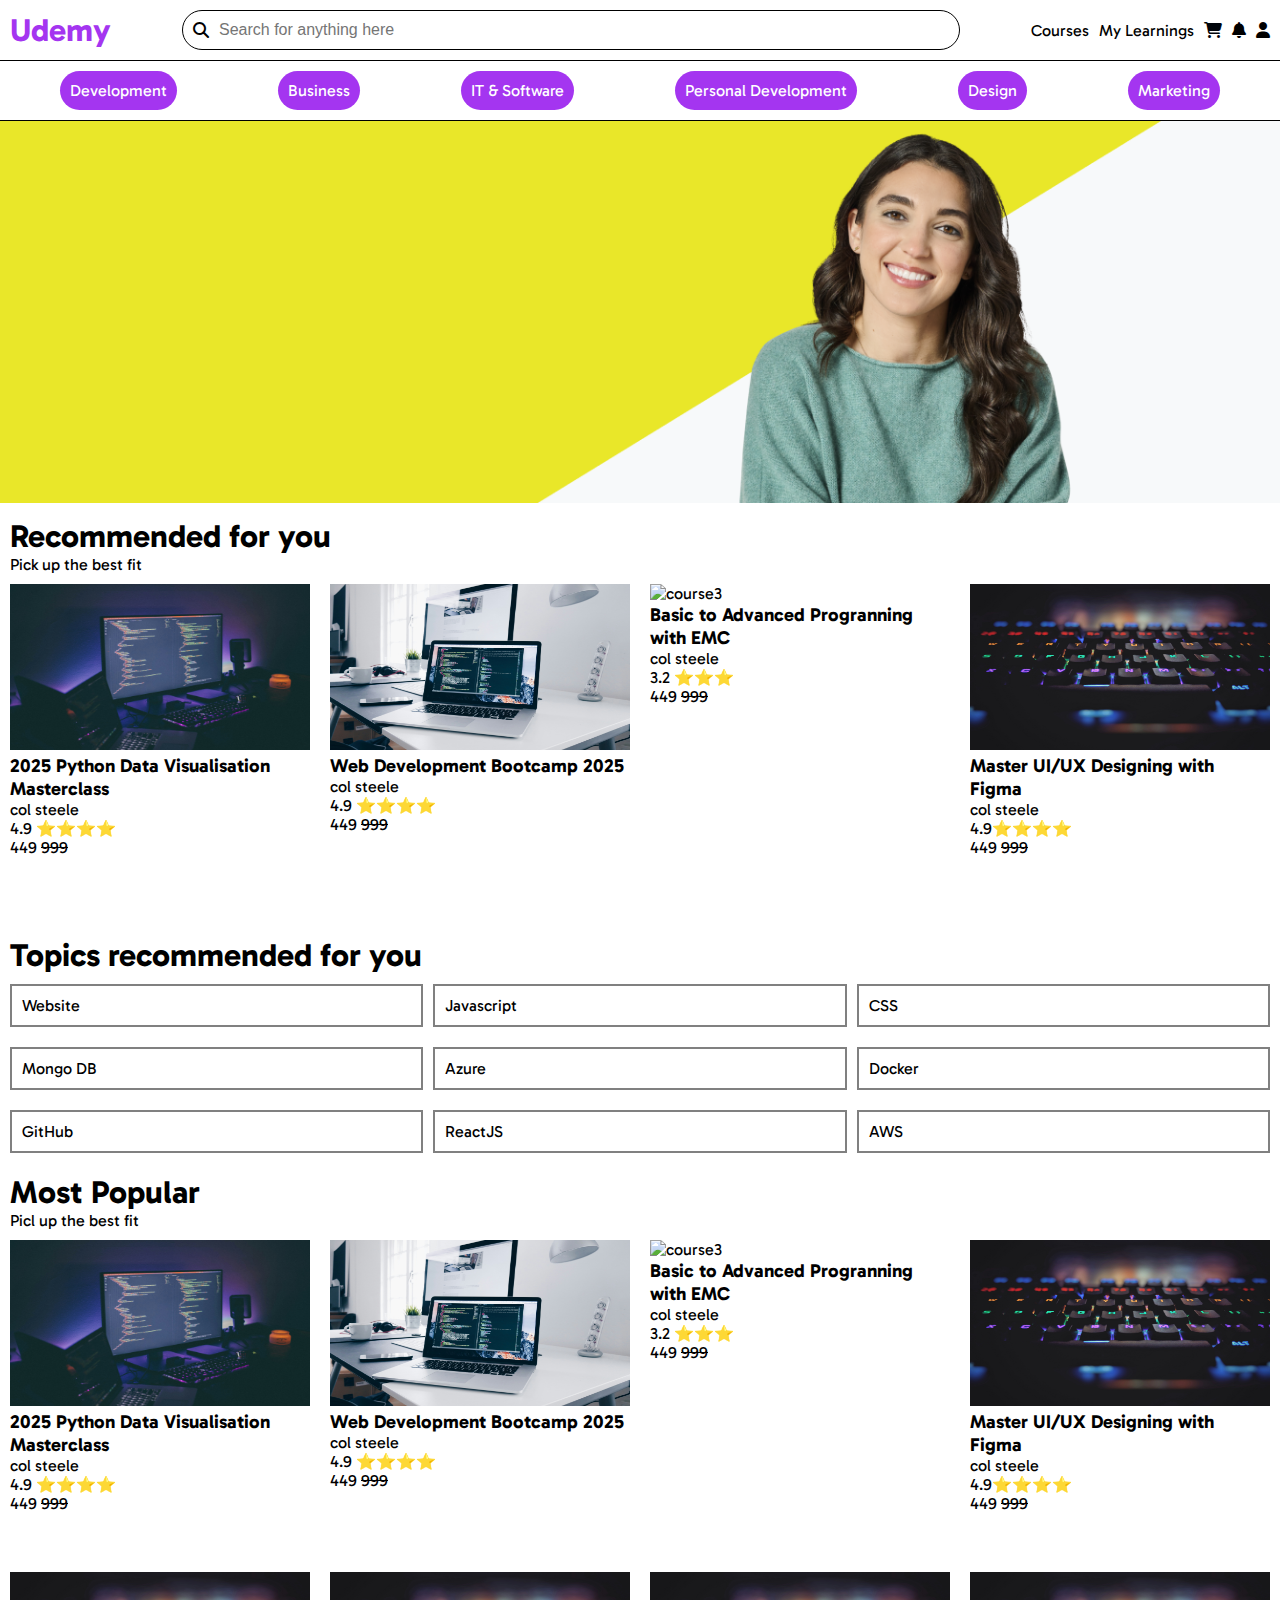
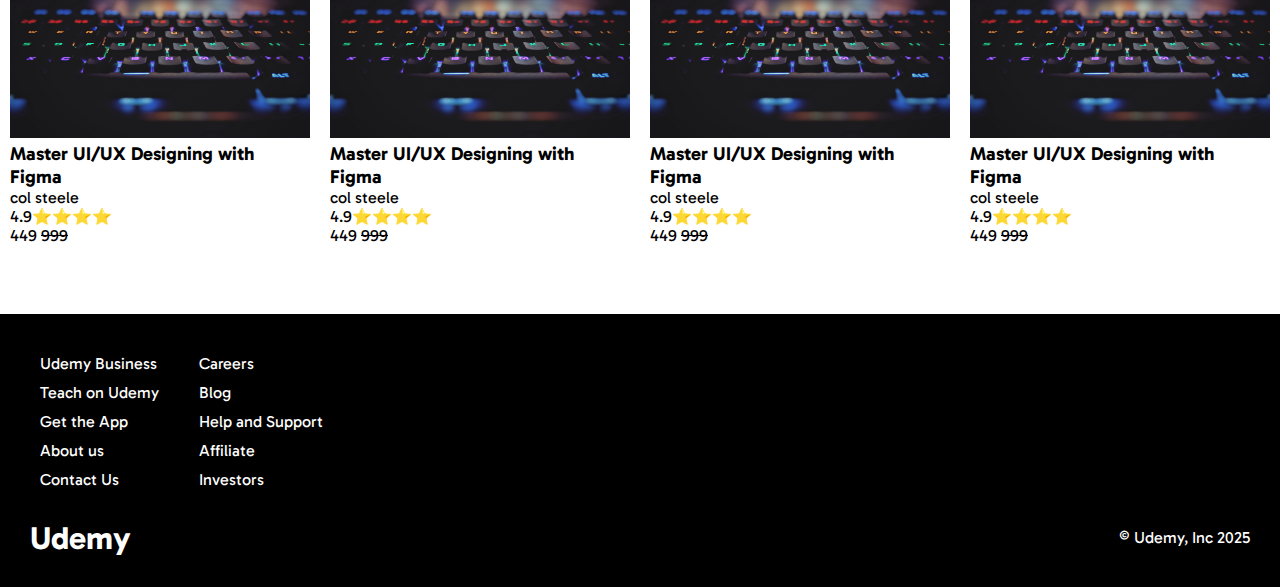
==== index.html @ 84b8716d "updated all files" ====
<!DOCTYPE html>
<html lang="en">

<head>
    <meta charset="UTF-8">
    <meta name="viewport" content="width=device-width, initial-scale=1.0">
    <title>Udemy</title>
    <!--Google font-->
    <link rel="preconnect" href="https://fonts.googleapis.com">
    <link rel="preconnect" href="https://fonts.gstatic.com" crossorigin>
    <link href="https://fonts.googleapis.com/css2?family=Gabarito:wght@400..900&display=swap" rel="stylesheet">
    <!--My stylesheet-->
    <link rel="stylesheet" href="style.css">
    <link rel="stylesheet" href="https://cdnjs.cloudflare.com/ajax/libs/font-awesome/6.7.2/css/all.min.css"
        integrity="sha512-Evv84Mr4kqVGRNSgIGL/F/aIDqQb7xQ2vcrdIwxfjThSH8CSR7PBEakCr51Ck+w+/U6swU2Im1vVX0SVk9ABhg=="
        crossorigin="anonymous" referrerpolicy="no-referrer" />
</head>

<body>
    <!--Navbar-->
    <div class="navbar">
        <div class="nav__s1">
            <h1 class="navbar__s1__title">Udemy</h1>
        </div>

        <div class="navbar__s2">
            <i class="fa-solid fa-magnifying-glass" style="color: #000000;"></i>
            <input placeholder="Search for anything here">
        </div>

        <div class="navbar__s3">
            <p>Courses</p>
            <p>My Learnings</p>
            <i class="fa-solid fa-cart-shopping" style="color: #00040a;"></i>
            <i class="fa-solid fa-bell" style="color: #000000;"></i>
            <i class="fa-solid fa-user" style="color: #000000;"></i>
        </div>
    </div>
    <!--Categories-->
    <div class="categories">
        <p>Development</p>
        <p>Business</p>
        <p>IT & Software</p>
        <p>Personal Development</p>
        <p>Design</p>
        <p>Marketing</p>
    </div>
    <!--Sale Image-->
    <div class="sale-image">
        <img alt="saleimage" src="saleimage.png">
    </div>
    <!--Recommended-->
    <div class="recommended">
        <h1 class="recommended__title">Recommended for you</h1>
        <p>Pick up the best fit</p>
        <div class="recommended__container">
            <div class="course-card">
                <img alt="course1" src="c1.jpg">
                <h3>2025 Python Data Visualisation Masterclass</h3>
                <p>col steele</p>
                <p>4.9 ⭐⭐⭐⭐</p>
                <p>449 <del>999</del></p>
            </div>
            <div class="course-card">
                <img alt="course2" src="c2.jpg">
                <h3>Web Development Bootcamp 2025</h3>
                <p>col steele</p>
                <p>4.9 ⭐⭐⭐⭐</p>
                <p>449 <del>999</del></p>
            </div>
            <div class="course-card">
                <img alt="course3" src="c3.jpg">
                <h3>Basic to Advanced Progranning with EMC</h3>
                <p>col steele</p>
                <p>3.2 ⭐⭐⭐</p>
                <p>449 <del>999</del></p>
            </div>
            <div class="course-card">
                <img alt="course4" src="c4.jpg">
                <h3>Master UI/UX Designing with Figma</h3>
                <p>col steele</p>
                <p>4.9⭐⭐⭐⭐</p>
                <p>449 <del>999</del></p>
            </div>
        </div>
    </div>
    <!--Topics-->
    <div class="topics">
        <h1 class="tppics__title">Topics recommended for you</h1>
        <div class="topics__container">
            <p>Website</p>
            <p>Javascript</p>
            <p>CSS</p>
            <p>Mongo DB</p>
            <p>Azure</p>
            <p>Docker</p>
            <p>GitHub</p>
            <p>ReactJS</p>
            <p>AWS</p>
        </div>
    </div>
    <!--Popular-->
    <div class="popular">
        <h1 class="popular__title">Most Popular</h1>
        <p class="popular__subtitle">Picl up the best fit</p>
        <div class="popular__container">
            <div class="course-card">
                <img alt="course1" src="c1.jpg">
                <h3>2025 Python Data Visualisation Masterclass</h3>
                <p>col steele</p>
                <p>4.9 ⭐⭐⭐⭐</p>
                <p>449 <del>999</del></p>
            </div>
            <div class="course-card">
                <img alt="course2" src="c2.jpg">
                <h3>Web Development Bootcamp 2025</h3>
                <p>col steele</p>
                <p>4.9 ⭐⭐⭐⭐</p>
                <p>449 <del>999</del></p>
            </div>
            <div class="course-card">
                <img alt="course3" src="c3.jpg">
                <h3>Basic to Advanced Progranning with EMC</h3>
                <p>col steele</p>
                <p>3.2 ⭐⭐⭐</p>
                <p>449 <del>999</del></p>
            </div>
            <div class="course-card">
                <img alt="course4" src="c4.jpg">
                <h3>Master UI/UX Designing with Figma</h3>
                <p>col steele</p>
                <p>4.9⭐⭐⭐⭐</p>
                <p>449 <del>999</del></p>
            </div>
            <div class="course-card">
                <img alt="course4" src="c4.jpg">
                <h3>Master UI/UX Designing with Figma</h3>
                <p>col steele</p>
                <p>4.9⭐⭐⭐⭐</p>
                <p>449 <del>999</del></p>
            </div>
            <div class="course-card">
                <img alt="course4" src="c4.jpg">
                <h3>Master UI/UX Designing with Figma</h3>
                <p>col steele</p>
                <p>4.9⭐⭐⭐⭐</p>
                <p>449 <del>999</del></p>
            </div>
            <div class="course-card">
                <img alt="course4" src="c4.jpg">
                <h3>Master UI/UX Designing with Figma</h3>
                <p>col steele</p>
                <p>4.9⭐⭐⭐⭐</p>
                <p>449 <del>999</del></p>
            </div>
            <div class="course-card">
                <img alt="course4" src="c4.jpg">
                <h3>Master UI/UX Designing with Figma</h3>
                <p>col steele</p>
                <p>4.9⭐⭐⭐⭐</p>
                <p>449 <del>999</del></p>
            </div>
        </div>
    </div>
    <!--Footer-->
    <div class="footer">
        <div class="footer__one">
            <div class="footer__one__s1">
                <p>Udemy Business</p>
                <p>Teach on Udemy</p>
                <p>Get the App</p>
                <p>About us</p>
                <p>Contact Us</p>
            </div>
            <div class="footer__one__s2">
                <p>Careers</p>
                <p>Blog</p>
                <p>Help and Support</p>
                <p>Affiliate</p>
                <p>Investors</p>
            </div>
        </div>
        <div class="footer__two">
            <h1>Udemy</h1>
            <p>&copy; Udemy, Inc 2025</p>
        </div>
    </div>

</body>

</html>
---- style.css ----
*{
    padding: 0;
    margin: 0;
}

body{
    font-family: "Gabarito", sans-serif;
}

.navbar{
    padding: 10px;
    display: flex;
    justify-content: space-between;
    align-items: center;
    border-bottom: solid black 1px;
    gap: 10px;
}

.navbar__s1__title{
    color: #A435F0;
}

.navbar__s2{
    padding: 10px;
    border: solid black 1px;
    border-radius: 30px;
    align-items: center;
    width: 60%;
    display: flex;
    gap: 10px;
}

.navbar__s2 input{
    border: none;
    width: 100%;
    font-size: 16px;
}

.navbar__s2 input:focus{
    outline: none;
}

.navbar__s3{
    display: flex;
    gap: 10px;
    align-items: center;
}

.categories{
    display: flex;
    justify-content: space-around;
    border-bottom: solid black 1px;
    padding: 10px;
}

.categories p{
    background-color: #A435F0;
    color: white;
    padding: 10px;
    border-radius: 30px;
}

.sale-image img{
    width: 100%;
}

.container{
    padding: 10px;
}

.recommended{
    padding: 10px;
}

.recommended__container{
    display: flex;
    justify-content: space-between;
    margin-top: 10px;
    flex-wrap: wrap;
}

.course-card{
    width: 300px;
}

.course-card img{
    width: 100%;
    height: 50%;
}

.topics{
    padding: 10px;
}

.topics__container{
    display: flex;
    flex-wrap: wrap;
    gap: 10px;
}

.topics__container p{
    border: solid grey 2px;
    padding: 10px;
    flex-grow: 1;
    flex-basis: 25%;
    gap: 10px;
    margin-top: 10px;
}

.popular{
    padding: 10px;
}

.popular__container{
    display: flex;
    justify-content: space-between;
    flex-wrap: wrap;
    margin-top: 10px;

}

.footer{
    padding: 30px;
    background-color: black;
    color: white;
}

.footer__one{
    display: flex;
    gap: 20px;
}

.footer__one p{
    margin: 10px;
}

.footer__two{
    display: flex;
    justify-content: space-between;
    margin-top: 20px;
    align-items: center;
}
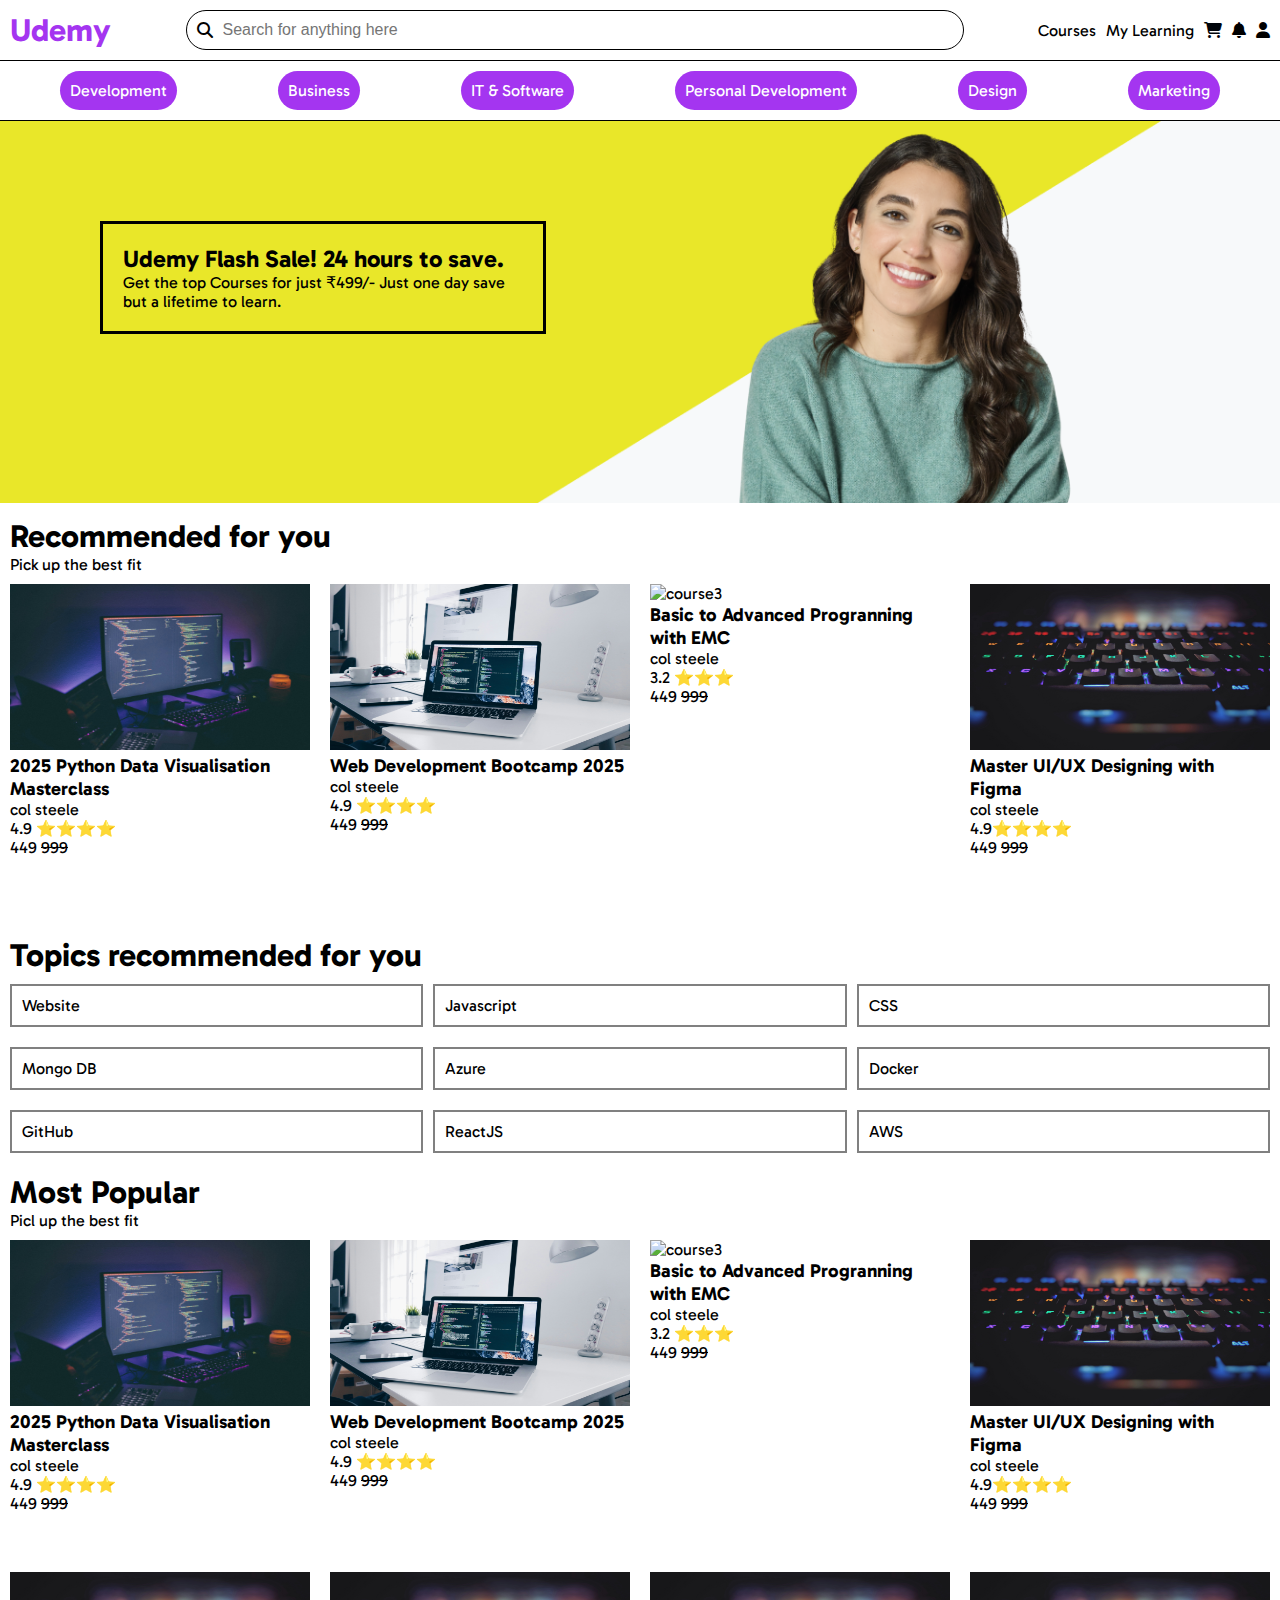
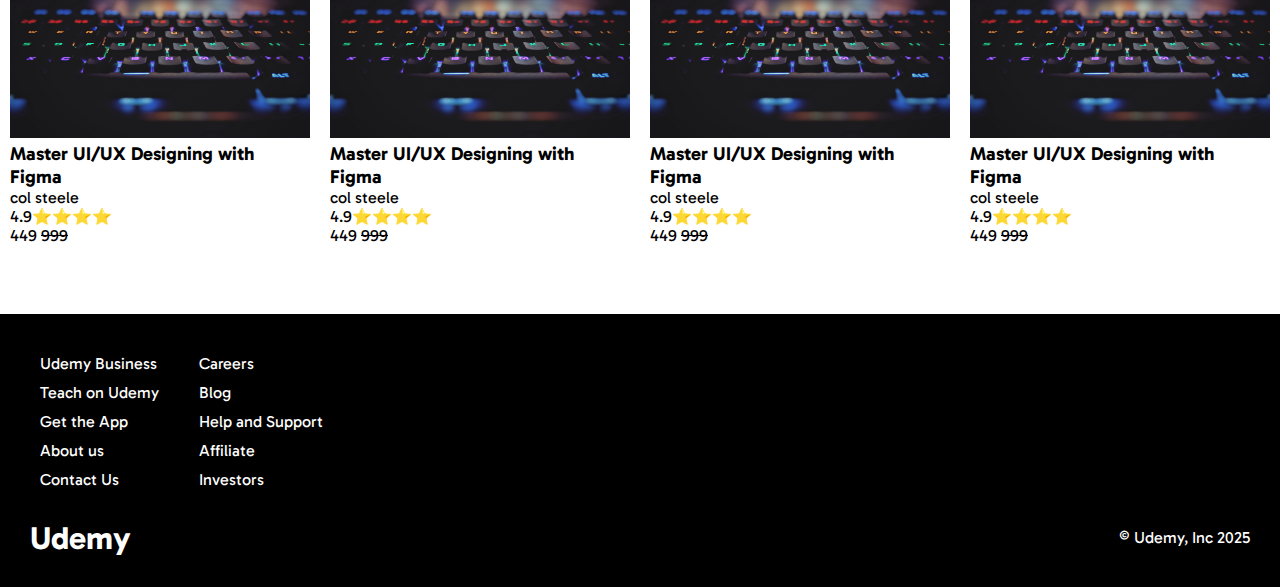
==== commit 1baafd2d: "updated using css positioning" ====
--- a/index.html
+++ b/index.html
@@ -30,7 +30,13 @@
 
         <div class="navbar__s3">
             <p>Courses</p>
-            <p>My Learnings</p>
+            <!-- <p>My Learnings</p> -->
+             <div class="mylearning">
+                <p>My Learning</p>
+                <div class="mylearning__popup">
+                    <p>You did not purchased anything</p>
+                </div>
+             </div>
             <i class="fa-solid fa-cart-shopping" style="color: #00040a;"></i>
             <i class="fa-solid fa-bell" style="color: #000000;"></i>
             <i class="fa-solid fa-user" style="color: #000000;"></i>
@@ -48,6 +54,10 @@
     <!--Sale Image-->
     <div class="sale-image">
         <img alt="saleimage" src="saleimage.png">
+        <div class="sale-image__offer">
+            <h2>Udemy Flash Sale! 24 hours to save.</h2>
+            <p>Get the top Courses for just ₹499/- Just one day save but a lifetime to learn.</p>
+        </div>
     </div>
     <!--Recommended-->
     <div class="recommended">
--- a/style.css
+++ b/style.css
@@ -14,6 +14,10 @@
     align-items: center;
     border-bottom: solid black 1px;
     gap: 10px;
+    position: sticky;
+    top: 0;
+    background-color: white;
+    z-index: 1;
 }
 
 .navbar__s1__title{
@@ -34,6 +38,7 @@
     border: none;
     width: 100%;
     font-size: 16px;
+    background-color: transparent;
 }
 
 .navbar__s2 input:focus{
@@ -44,6 +49,27 @@
     display: flex;
     gap: 10px;
     align-items: center;
+}
+
+/*My Learning Popup*/
+.mylearning{
+    position: relative;
+    cursor: pointer;
+}   
+
+.mylearning__popup{
+    position: absolute;
+    background-color: white;
+    border: solid black 1px;
+    width: 100px;
+    top: 150%;
+    padding: 20px;
+    right: 0;
+    display: none;
+}
+
+.mylearning:hover .mylearning__popup{
+    display: block;
 }
 
 .categories{
@@ -62,6 +88,21 @@
 
 .sale-image img{
     width: 100%;
+}
+
+.sale-image{
+    position: relative;
+}
+
+.sale-image__offer{
+    background-color: transparent;
+    color: black;
+    border: solid 3px black;
+    width: 400px;
+    position: absolute;
+    top: 100px;
+    left: 100px;
+    padding: 20px;
 }
 
 .container{
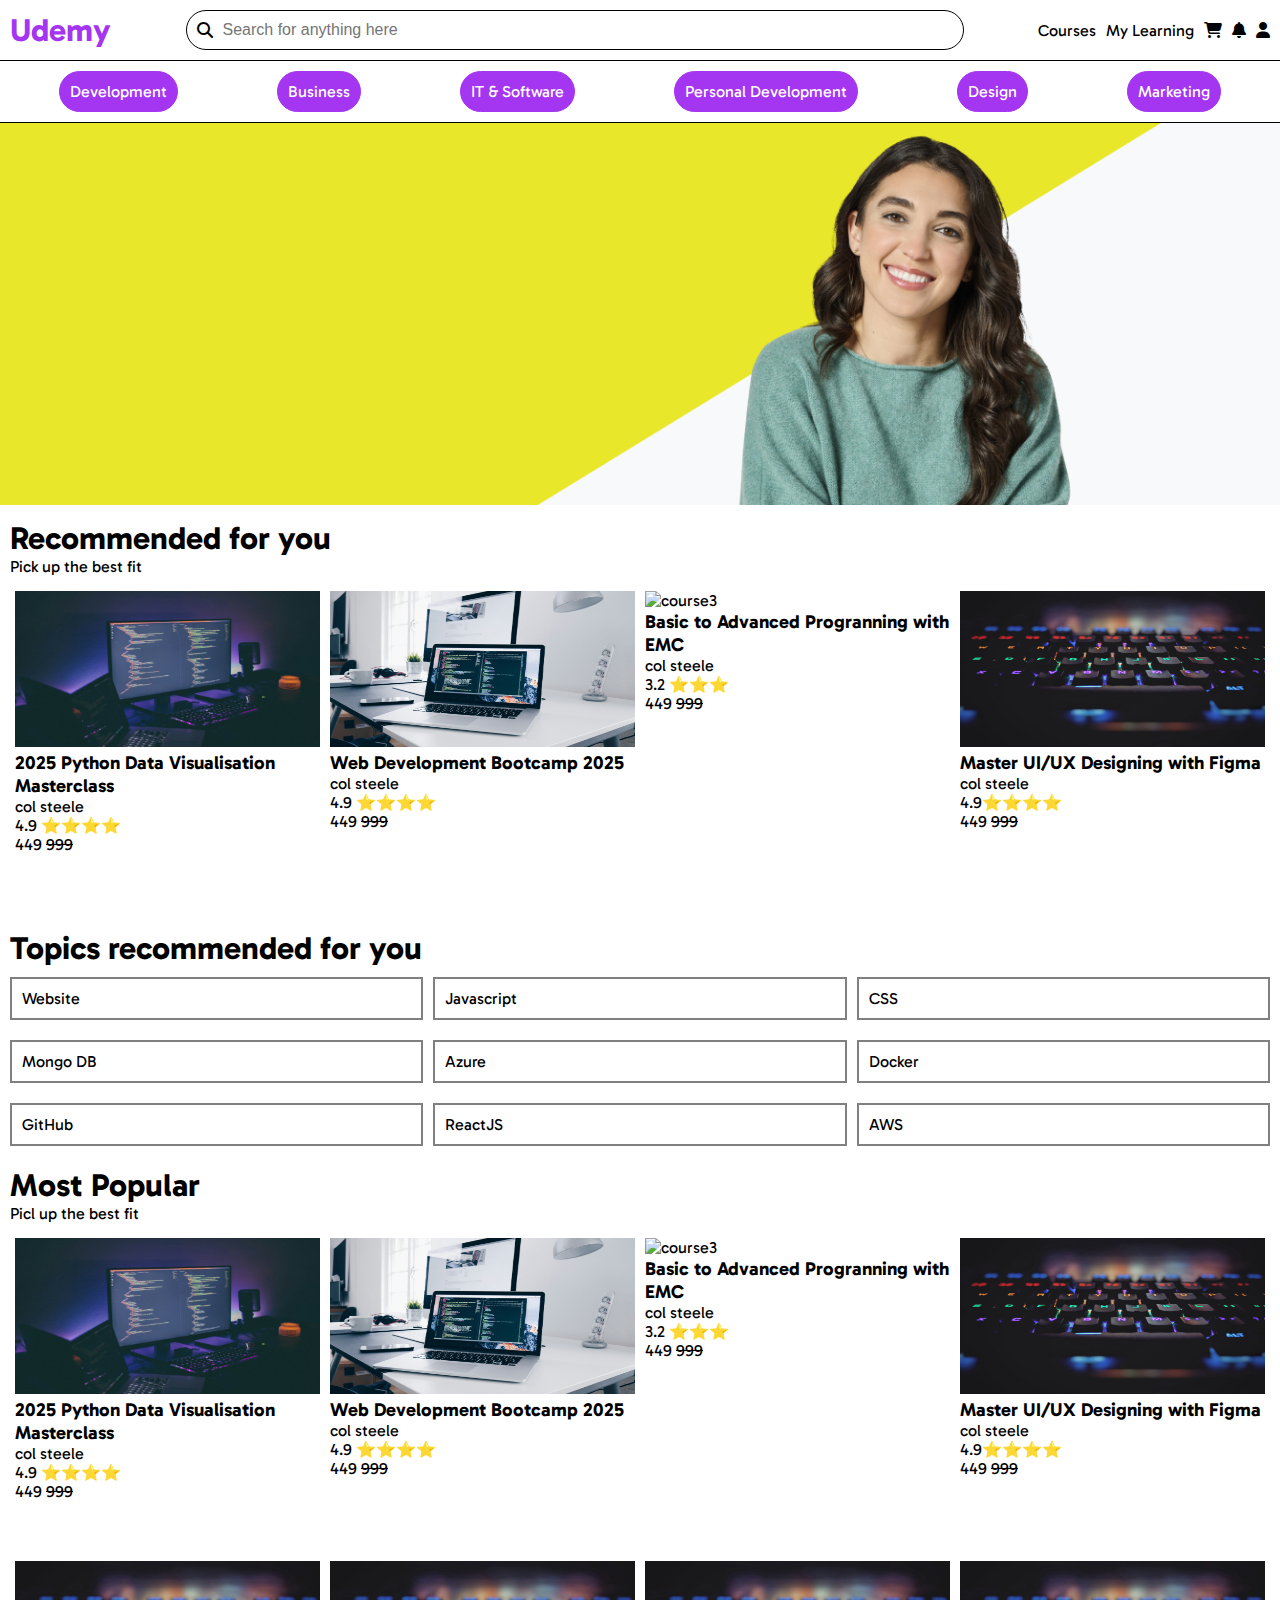
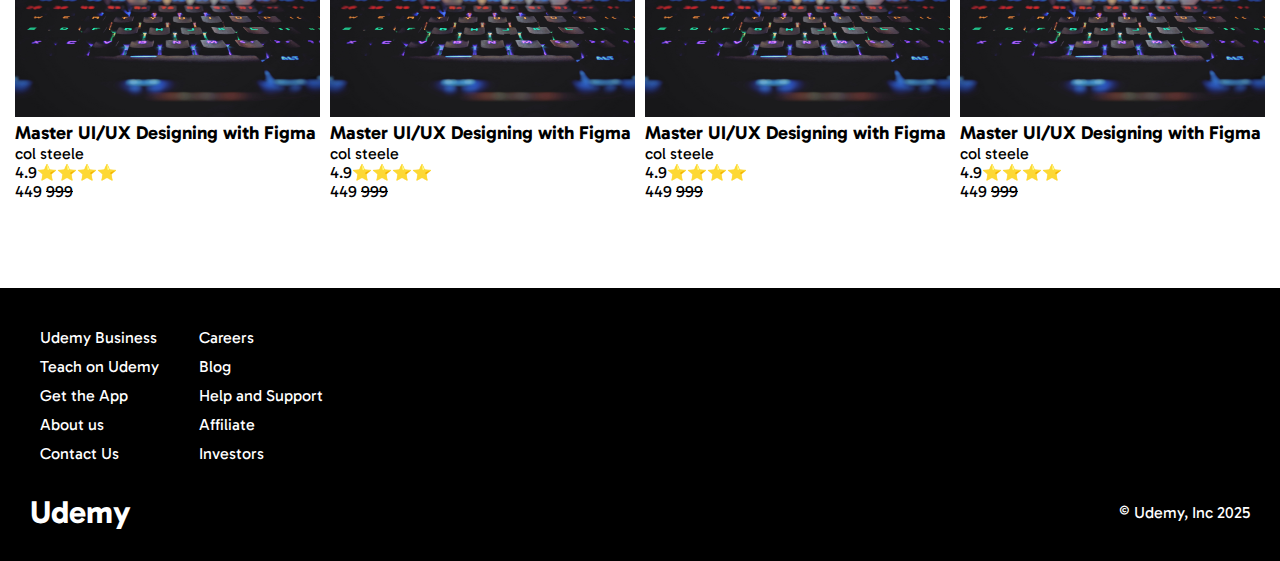
==== commit fd9635d3: "updated media queries" ====
--- a/index.html
+++ b/index.html
@@ -41,6 +41,9 @@
             <i class="fa-solid fa-bell" style="color: #000000;"></i>
             <i class="fa-solid fa-user" style="color: #000000;"></i>
         </div>
+        <div class="navbar__s4">
+            <i class="fa-solid fa-bars"></i>
+        </div>
     </div>
     <!--Categories-->
     <div class="categories">
--- a/style.css
+++ b/style.css
@@ -49,6 +49,10 @@
     display: flex;
     gap: 10px;
     align-items: center;
+}
+
+.navbar__s4{
+    display: none;
 }
 
 /*My Learning Popup*/
@@ -84,6 +88,15 @@
     color: white;
     padding: 10px;
     border-radius: 30px;
+    cursor: pointer;
+    border: solid 1px #A435F0;
+}
+
+.categories p:hover{
+    transition: 1s;
+    background-color: transparent;
+    color: black;
+    border: solid 1px #A435F0;
 }
 
 .sale-image img{
@@ -98,11 +111,26 @@
     background-color: transparent;
     color: black;
     border: solid 3px black;
-    width: 400px;
+    width: 35%;
     position: absolute;
-    top: 100px;
-    left: 100px;
-    padding: 20px;
+    top: 10%;
+    left: 10%;
+    padding: 2%;
+    animation-name: zoom;
+    animation-duration: 2s; 
+    opacity: 0;
+    animation-fill-mode: forwards;
+}
+
+@keyframes zoom{
+    0%{
+        transform: scale(0);
+        opacity: 0;
+    }
+    100%{
+        opacity: 1;
+        transform: scale(1);
+    }
 }
 
 .container{
@@ -121,7 +149,9 @@
 }
 
 .course-card{
-    width: 300px;
+    flex-grow: 1;
+    flex-basis: 20%;
+    margin: 5px;
 }
 
 .course-card img{
@@ -182,3 +212,31 @@
     align-items: center;
 }
 
+/*Media queries*/
+
+@media screen and (max-width: 800px) {
+    body{
+        font-size: 10px;
+    }
+}
+
+@media screen and (max-width: 600px) {
+    .course-card{
+        flex-basis: 40%;
+    }
+}
+
+@media screen and (max-width: 600px){
+    .sale-image__offer{
+        width: 200px;
+    }
+    .categories{
+        display: none;
+    }
+    .navbar__s2, .navbar__s3{
+        display: none;
+    }
+    .navbar__s4{
+        display: block;
+    }
+}